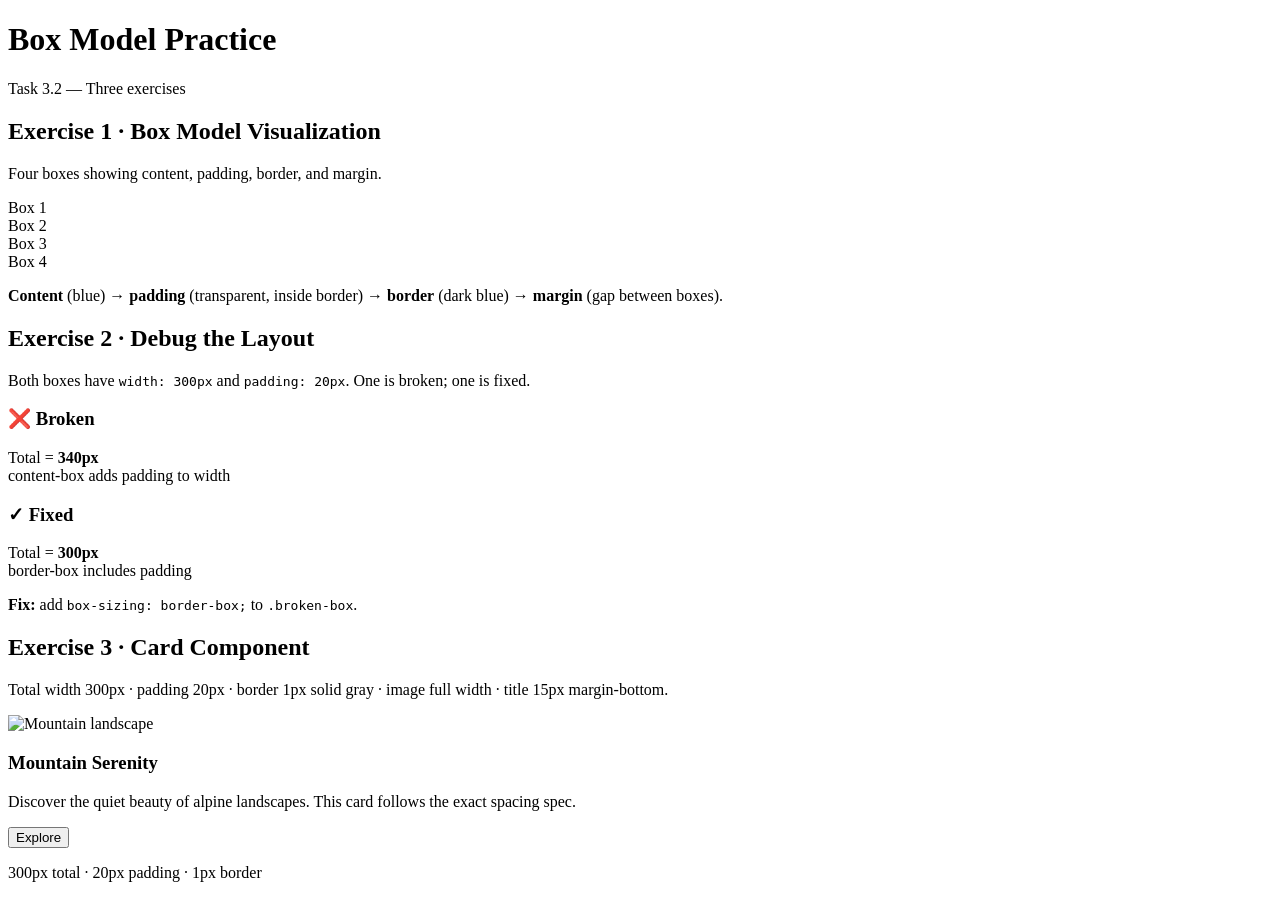
==== box-model-practice/index.html @ 3cee813f "Rename box-model-practice.html to box-model-practice/index.html" ====
<!DOCTYPE html>
<html lang="en">
<head>
  <meta charset="UTF-8">
  <meta name="viewport" content="width=device-width, initial-scale=1.0">
  <title>Box Model Practice · Task 3.2</title>
  <link rel="preconnect" href="https://fonts.googleapis.com">
  <link rel="preconnect" href="https://fonts.gstatic.com" crossorigin>
  <link href="https://fonts.googleapis.com/css2?family=Montserrat:wght@400;500;600;700;800&family=Open+Sans:wght@400;500;600;700&display=swap" rel="stylesheet">
  <link rel="stylesheet" href="styles.css">
</head>
<body>

  <div class="wrap">

    <h1>Box Model Practice</h1>
    <p class="text-small">Task 3.2 — Three exercises</p>

    <!-- ============ EXERCISE 1 ============ -->
    <section>
      <h2>Exercise 1 · Box Model Visualization</h2>
      <p>Four boxes showing content, padding, border, and margin.</p>

      <div class="box-row">
        <div class="box-wrapper"><div class="box">Box 1</div></div>
        <div class="box-wrapper"><div class="box">Box 2</div></div>
        <div class="box-wrapper"><div class="box">Box 3</div></div>
        <div class="box-wrapper"><div class="box">Box 4</div></div>
      </div>

      <p class="note">
        <strong>Content</strong> (blue) → <strong>padding</strong> (transparent, inside border) →
        <strong>border</strong> (dark blue) → <strong>margin</strong> (gap between boxes).
      </p>
    </section>

    <!-- ============ EXERCISE 2 ============ -->
    <section>
      <h2>Exercise 2 · Debug the Layout</h2>
      <p>Both boxes have <code>width: 300px</code> and <code>padding: 20px</code>. One is broken; one is fixed.</p>

      <div class="debug-row">
        <div>
          <h3>❌ Broken</h3>
          <div class="broken-box">
            Total = <strong>340px</strong><br>
            <span class="text-small">content-box adds padding to width</span>
          </div>
        </div>
        <div>
          <h3>✓ Fixed</h3>
          <div class="fixed-box">
            Total = <strong>300px</strong><br>
            <span class="text-small">border-box includes padding</span>
          </div>
        </div>
      </div>

      <p class="note">
        <strong>Fix:</strong> add <code>box-sizing: border-box;</code> to <code>.broken-box</code>.
      </p>
    </section>

    <!-- ============ EXERCISE 3 ============ -->
    <section>
      <h2>Exercise 3 · Card Component</h2>
      <p>Total width 300px · padding 20px · border 1px solid gray · image full width · title 15px margin-bottom.</p>

      <div class="card">
        <img class="card-img" src="https://picsum.photos/id/1015/300/160" alt="Mountain landscape">
        <div class="card-inner">
          <h3>Mountain Serenity</h3>
          <p>Discover the quiet beauty of alpine landscapes. This card follows the exact spacing spec.</p>
          <button class="btn">Explore</button>
          <p class="text-xs card-note">300px total · 20px padding · 1px border</p>
        </div>
      </div>
    </section>

  </div>

</body>
</html>
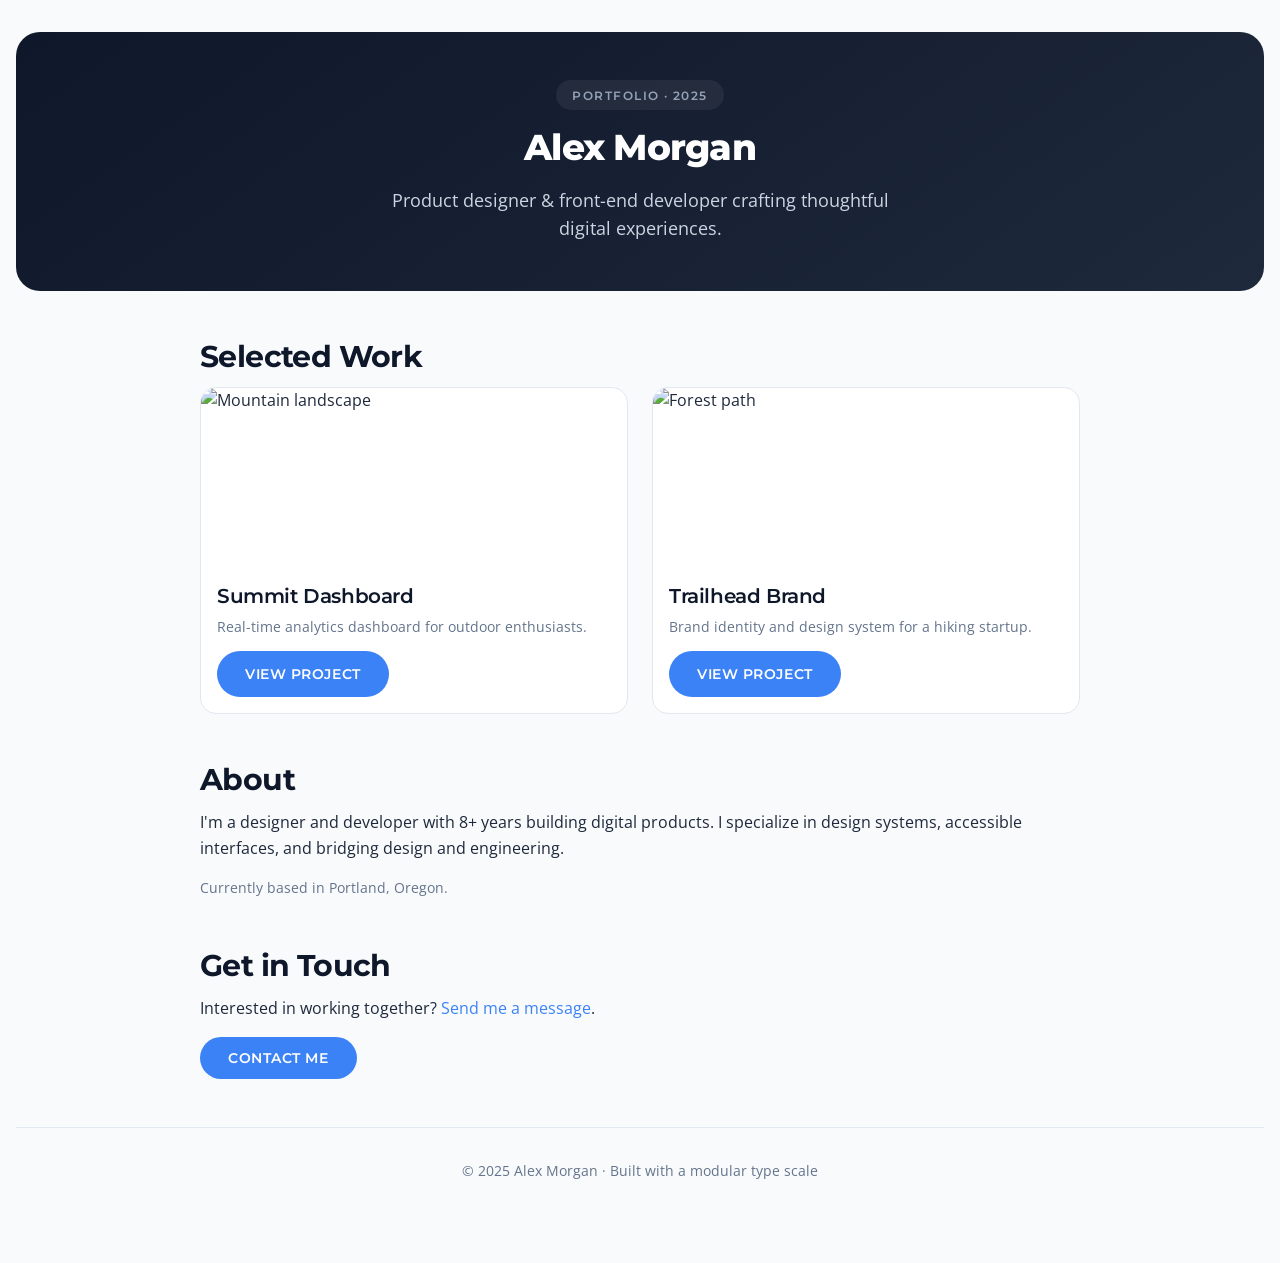
==== commit 635f384c: "Update index.html for portfolio layout and content" ====
--- a/box-model-practice/index.html
+++ b/box-model-practice/index.html
@@ -3,81 +3,65 @@
 <head>
   <meta charset="UTF-8">
   <meta name="viewport" content="width=device-width, initial-scale=1.0">
-  <title>Box Model Practice · Task 3.2</title>
+  <title>Alex Morgan · Portfolio</title>
+
+  <!-- Google Fonts: Montserrat (headings) + Open Sans (body) -->
   <link rel="preconnect" href="https://fonts.googleapis.com">
   <link rel="preconnect" href="https://fonts.gstatic.com" crossorigin>
   <link href="https://fonts.googleapis.com/css2?family=Montserrat:wght@400;500;600;700;800&family=Open+Sans:wght@400;500;600;700&display=swap" rel="stylesheet">
+
+  <!-- Main portfolio stylesheet (Tasks 3.1, 3.3, 3.4) -->
   <link rel="stylesheet" href="styles.css">
 </head>
 <body>
 
-  <div class="wrap">
+  <header class="hero">
+    <span class="eyebrow">Portfolio · 2025</span>
+    <h1>Alex Morgan</h1>
+    <p>Product designer &amp; front-end developer crafting thoughtful digital experiences.</p>
+  </header>
 
-    <h1>Box Model Practice</h1>
-    <p class="text-small">Task 3.2 — Three exercises</p>
+  <main class="container">
 
-    <!-- ============ EXERCISE 1 ============ -->
     <section>
-      <h2>Exercise 1 · Box Model Visualization</h2>
-      <p>Four boxes showing content, padding, border, and margin.</p>
-
-      <div class="box-row">
-        <div class="box-wrapper"><div class="box">Box 1</div></div>
-        <div class="box-wrapper"><div class="box">Box 2</div></div>
-        <div class="box-wrapper"><div class="box">Box 3</div></div>
-        <div class="box-wrapper"><div class="box">Box 4</div></div>
-      </div>
-
-      <p class="note">
-        <strong>Content</strong> (blue) → <strong>padding</strong> (transparent, inside border) →
-        <strong>border</strong> (dark blue) → <strong>margin</strong> (gap between boxes).
-      </p>
-    </section>
-
-    <!-- ============ EXERCISE 2 ============ -->
-    <section>
-      <h2>Exercise 2 · Debug the Layout</h2>
-      <p>Both boxes have <code>width: 300px</code> and <code>padding: 20px</code>. One is broken; one is fixed.</p>
-
-      <div class="debug-row">
-        <div>
-          <h3>❌ Broken</h3>
-          <div class="broken-box">
-            Total = <strong>340px</strong><br>
-            <span class="text-small">content-box adds padding to width</span>
+      <h2>Selected Work</h2>
+      <div class="project-grid">
+        <article class="project-card">
+          <img src="https://picsum.photos/id/1015/400/200" alt="Mountain landscape">
+          <div class="card-body">
+            <h3>Summit Dashboard</h3>
+            <p>Real-time analytics dashboard for outdoor enthusiasts.</p>
+            <a href="#" class="btn">View project</a>
           </div>
-        </div>
-        <div>
-          <h3>✓ Fixed</h3>
-          <div class="fixed-box">
-            Total = <strong>300px</strong><br>
-            <span class="text-small">border-box includes padding</span>
+        </article>
+        <article class="project-card">
+          <img src="https://picsum.photos/id/1043/400/200" alt="Forest path">
+          <div class="card-body">
+            <h3>Trailhead Brand</h3>
+            <p>Brand identity and design system for a hiking startup.</p>
+            <a href="#" class="btn">View project</a>
           </div>
-        </div>
-      </div>
-
-      <p class="note">
-        <strong>Fix:</strong> add <code>box-sizing: border-box;</code> to <code>.broken-box</code>.
-      </p>
-    </section>
-
-    <!-- ============ EXERCISE 3 ============ -->
-    <section>
-      <h2>Exercise 3 · Card Component</h2>
-      <p>Total width 300px · padding 20px · border 1px solid gray · image full width · title 15px margin-bottom.</p>
-
-      <div class="card">
-        <img class="card-img" src="https://picsum.photos/id/1015/300/160" alt="Mountain landscape">
-        <div class="card-inner">
-          <h3>Mountain Serenity</h3>
-          <p>Discover the quiet beauty of alpine landscapes. This card follows the exact spacing spec.</p>
-          <button class="btn">Explore</button>
-          <p class="text-xs card-note">300px total · 20px padding · 1px border</p>
-        </div>
+        </article>
       </div>
     </section>
 
-  </div>
+    <section>
+      <h2>About</h2>
+      <p>I'm a designer and developer with 8+ years building digital products. I specialize in design systems, accessible interfaces, and bridging design and engineering.</p>
+      <p class="text-small">Currently based in Portland, Oregon.</p>
+    </section>
+
+    <section>
+      <h2>Get in Touch</h2>
+      <p>Interested in working together? <a href="#">Send me a message</a>.</p>
+      <button class="btn">Contact me</button>
+    </section>
+
+  </main>
+
+  <footer>
+    <p class="text-small">© 2025 Alex Morgan · Built with a modular type scale</p>
+  </footer>
 
 </body>
 </html>
--- a/box-model-practice/styles.css
+++ b/box-model-practice/styles.css
@@ -0,0 +1,190 @@
+/* ============================================================
+   TASK 3.1 — CSS SETUP & BASE TYPOGRAPHY
+   TASK 3.3 — TYPOGRAPHY SYSTEM (Montserrat + Open Sans)
+   TASK 3.4 — COLOR SCHEME
+   ============================================================ */
+
+:root {
+  /* --- FONT FAMILIES --- */
+  --font-heading: 'Montserrat', -apple-system, BlinkMacSystemFont, 'Segoe UI', Roboto, sans-serif;
+  --font-body:    'Open Sans',  -apple-system, BlinkMacSystemFont, 'Segoe UI', Roboto, Helvetica, Arial, sans-serif;
+
+  /* --- TYPE SCALE (Task 3.3) --- */
+  --font-xs:   0.75rem;    /* 12px */
+  --font-sm:   0.875rem;   /* 14px */
+  --font-base: 1rem;       /* 16px */
+  --font-lg:   1.125rem;   /* 18px */
+  --font-xl:   1.25rem;    /* 20px */
+  --font-2xl:  1.5rem;     /* 24px */
+  --font-3xl:  1.875rem;   /* 30px */
+  --font-4xl:  2.25rem;    /* 36px */
+
+  /* --- LINE HEIGHTS --- */
+  --line-tight:  1.2;
+  --line-snug:   1.35;
+  --line-normal: 1.6;
+  --line-relaxed: 1.7;
+
+  /* --- FONT WEIGHTS --- */
+  --weight-regular:   400;
+  --weight-medium:    500;
+  --weight-semibold:  600;
+  --weight-bold:      700;
+  --weight-extrabold: 800;
+
+  /* --- COLOR SCHEME (Task 3.4) --- */
+  --color-primary:        #3b82f6;
+  --color-primary-light:  #93c5fd;
+  --color-primary-dark:   #1e40af;
+  --color-secondary:      #f59e0b;
+  --color-background:     #f8fafc;
+  --color-surface:        #ffffff;
+  --color-text:           #1e293b;
+  --color-heading:        #0f172a;
+  --color-muted:          #64748b;
+  --color-border:         #e2e8f0;
+
+  /* --- SPACING --- */
+  --space-1: 0.25rem;
+  --space-2: 0.5rem;
+  --space-3: 0.75rem;
+  --space-4: 1rem;
+  --space-5: 1.5rem;
+  --space-6: 2rem;
+  --space-7: 2.5rem;
+  --space-8: 3rem;
+}
+
+/* --- RESET (Task 3.1) --- */
+*,
+*::before,
+*::after {
+  margin: 0;
+  padding: 0;
+  box-sizing: border-box;
+}
+
+html {
+  font-size: 100%; /* 16px base */
+  -webkit-font-smoothing: antialiased;
+  -moz-osx-font-smoothing: grayscale;
+}
+
+/* --- BASE TYPOGRAPHY (Task 3.1) --- */
+body {
+  font-family: var(--font-body);
+  font-size: var(--font-base);       /* 16px */
+  line-height: var(--line-normal);   /* 1.6 */
+  color: var(--color-text);
+  background-color: var(--color-background);
+  padding: var(--space-6) var(--space-4);
+}
+
+/* --- HEADINGS (Task 3.1 + 3.3) --- */
+h1, h2, h3, h4, h5, h6 {
+  font-family: var(--font-heading);
+  color: var(--color-heading);
+  font-weight: var(--weight-bold);
+  line-height: var(--line-tight);
+  letter-spacing: -0.02em;
+  margin-bottom: var(--space-3);
+}
+
+h1 { font-size: var(--font-4xl); font-weight: var(--weight-extrabold); margin-bottom: var(--space-4); }
+h2 { font-size: var(--font-3xl); font-weight: var(--weight-bold); }
+h3 { font-size: var(--font-2xl); font-weight: var(--weight-semibold); }
+h4 { font-size: var(--font-xl);  font-weight: var(--weight-semibold); }
+h5 { font-size: var(--font-lg);  font-weight: var(--weight-medium); text-transform: uppercase; letter-spacing: 0.04em; }
+h6 { font-size: var(--font-base); font-weight: var(--weight-semibold); text-transform: uppercase; letter-spacing: 0.05em; color: var(--color-muted); }
+
+/* --- BODY TEXT --- */
+p {
+  font-size: var(--font-base);
+  line-height: var(--line-normal);
+  margin-bottom: var(--space-4);
+}
+
+.text-small { font-size: var(--font-sm); color: var(--color-muted); }
+.text-xs    { font-size: var(--font-xs); color: var(--color-muted); text-transform: uppercase; letter-spacing: 0.06em; font-weight: var(--weight-semibold); }
+
+/* --- LINKS (Task 3.4) --- */
+a {
+  color: var(--color-primary);
+  text-decoration: none;
+  transition: color 0.15s ease;
+}
+a:hover { color: var(--color-primary-dark); text-decoration: underline; }
+
+/* --- BUTTONS (Task 3.4) --- */
+.btn {
+  display: inline-block;
+  font-family: var(--font-heading);
+  font-size: var(--font-sm);
+  font-weight: var(--weight-semibold);
+  text-transform: uppercase;
+  letter-spacing: 0.04em;
+  color: #ffffff;
+  background: var(--color-primary);
+  padding: 0.75rem 1.75rem;
+  border: none;
+  border-radius: 60px;
+  cursor: pointer;
+  transition: background 0.2s, transform 0.15s;
+}
+.btn:hover { background: var(--color-primary-dark); transform: translateY(-1px); }
+
+/* --- PORTFOLIO LAYOUT --- */
+.container { max-width: 880px; margin: 0 auto; }
+
+.hero {
+  text-align: center;
+  padding: var(--space-8) var(--space-4);
+  background: linear-gradient(145deg, #0f172a, #1e293b);
+  color: #ffffff;
+  border-radius: 24px;
+  margin-bottom: var(--space-8);
+}
+.hero h1 { color: #ffffff; }
+.hero p  { color: #cbd5e1; font-size: var(--font-lg); max-width: 520px; margin: 0 auto; }
+.eyebrow {
+  display: inline-block;
+  font-family: var(--font-heading);
+  font-size: var(--font-xs);
+  font-weight: var(--weight-semibold);
+  text-transform: uppercase;
+  letter-spacing: 0.12em;
+  color: #94a3b8;
+  margin-bottom: var(--space-4);
+  background: rgba(255,255,255,0.06);
+  padding: 0.35rem 1rem;
+  border-radius: 40px;
+}
+
+section { margin-bottom: var(--space-8); }
+
+.project-grid {
+  display: grid;
+  grid-template-columns: 1fr 1fr;
+  gap: var(--space-5);
+}
+@media (max-width: 600px) { .project-grid { grid-template-columns: 1fr; } }
+
+.project-card {
+  background: var(--color-surface);
+  border: 1px solid var(--color-border);
+  border-radius: 16px;
+  overflow: hidden;
+  transition: transform 0.2s, box-shadow 0.2s;
+}
+.project-card:hover { transform: translateY(-3px); box-shadow: 0 12px 30px -8px rgba(0,0,0,0.1); }
+.project-card img { display: block; width: 100%; height: 180px; object-fit: cover; }
+.card-body { padding: var(--space-4); }
+.card-body h3 { font-size: var(--font-xl); margin-bottom: var(--space-2); }
+.card-body p  { font-size: var(--font-sm); color: var(--color-muted); margin-bottom: var(--space-3); }
+
+footer {
+  text-align: center;
+  padding: var(--space-6) 0;
+  border-top: 1px solid var(--color-border);
+  margin-top: var(--space-8);
+}
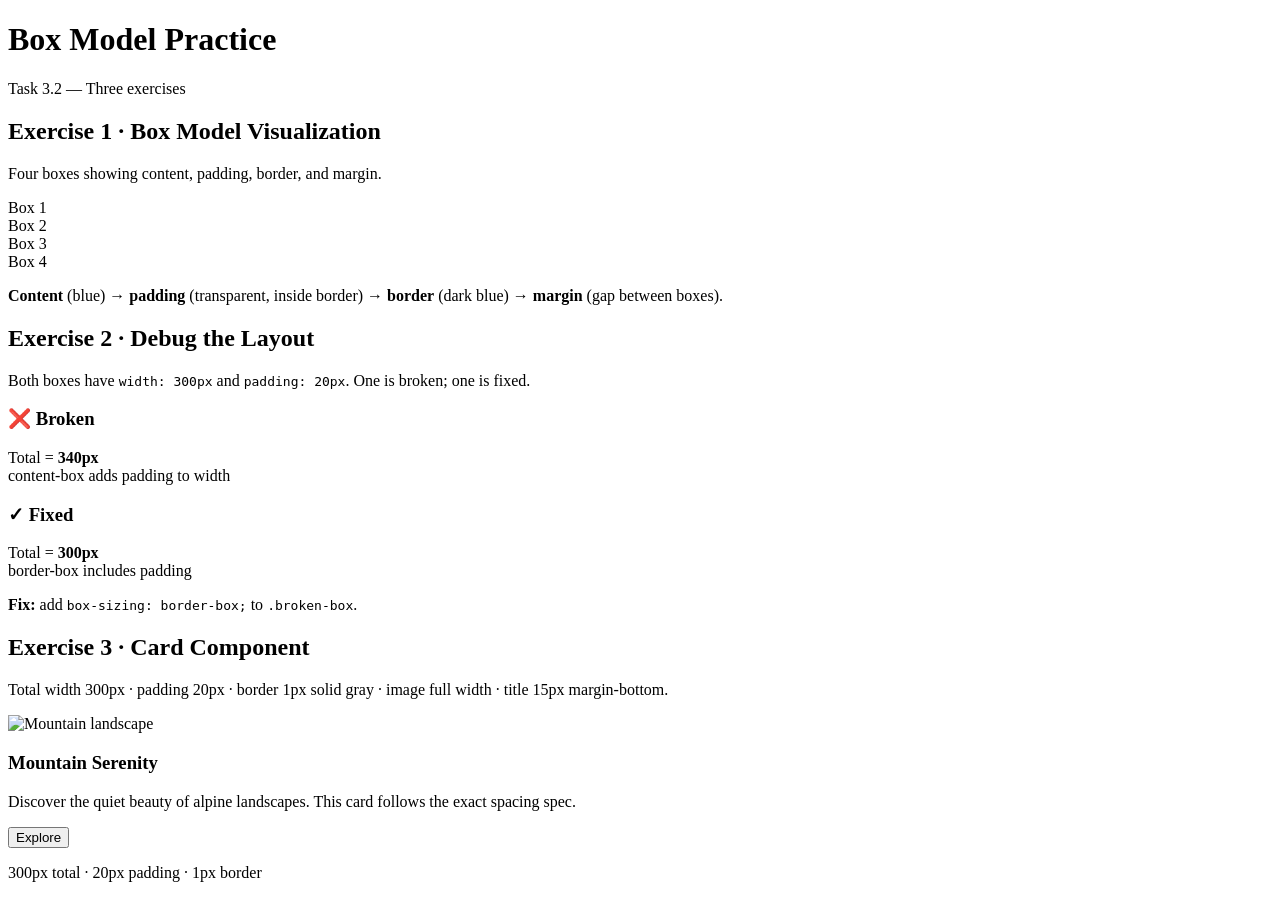
==== commit 49172793: "Add index.html for Box Model Practice exercises This HTML file contains a structured layout for prac" ====
--- a/box-model-practice/index.html
+++ b/box-model-practice/index.html
@@ -3,65 +3,81 @@
 <head>
   <meta charset="UTF-8">
   <meta name="viewport" content="width=device-width, initial-scale=1.0">
-  <title>Alex Morgan · Portfolio</title>
-
-  <!-- Google Fonts: Montserrat (headings) + Open Sans (body) -->
+  <title>Box Model Practice · Task 3.2</title>
   <link rel="preconnect" href="https://fonts.googleapis.com">
   <link rel="preconnect" href="https://fonts.gstatic.com" crossorigin>
   <link href="https://fonts.googleapis.com/css2?family=Montserrat:wght@400;500;600;700;800&family=Open+Sans:wght@400;500;600;700&display=swap" rel="stylesheet">
-
-  <!-- Main portfolio stylesheet (Tasks 3.1, 3.3, 3.4) -->
   <link rel="stylesheet" href="styles.css">
 </head>
 <body>
 
-  <header class="hero">
-    <span class="eyebrow">Portfolio · 2025</span>
-    <h1>Alex Morgan</h1>
-    <p>Product designer &amp; front-end developer crafting thoughtful digital experiences.</p>
-  </header>
+  <div class="wrap">
 
-  <main class="container">
+    <h1>Box Model Practice</h1>
+    <p class="text-small">Task 3.2 — Three exercises</p>
 
+    <!-- ============ EXERCISE 1 ============ -->
     <section>
-      <h2>Selected Work</h2>
-      <div class="project-grid">
-        <article class="project-card">
-          <img src="https://picsum.photos/id/1015/400/200" alt="Mountain landscape">
-          <div class="card-body">
-            <h3>Summit Dashboard</h3>
-            <p>Real-time analytics dashboard for outdoor enthusiasts.</p>
-            <a href="#" class="btn">View project</a>
+      <h2>Exercise 1 · Box Model Visualization</h2>
+      <p>Four boxes showing content, padding, border, and margin.</p>
+
+      <div class="box-row">
+        <div class="box-wrapper"><div class="box">Box 1</div></div>
+        <div class="box-wrapper"><div class="box">Box 2</div></div>
+        <div class="box-wrapper"><div class="box">Box 3</div></div>
+        <div class="box-wrapper"><div class="box">Box 4</div></div>
+      </div>
+
+      <p class="note">
+        <strong>Content</strong> (blue) → <strong>padding</strong> (transparent, inside border) →
+        <strong>border</strong> (dark blue) → <strong>margin</strong> (gap between boxes).
+      </p>
+    </section>
+
+    <!-- ============ EXERCISE 2 ============ -->
+    <section>
+      <h2>Exercise 2 · Debug the Layout</h2>
+      <p>Both boxes have <code>width: 300px</code> and <code>padding: 20px</code>. One is broken; one is fixed.</p>
+
+      <div class="debug-row">
+        <div>
+          <h3>❌ Broken</h3>
+          <div class="broken-box">
+            Total = <strong>340px</strong><br>
+            <span class="text-small">content-box adds padding to width</span>
           </div>
-        </article>
-        <article class="project-card">
-          <img src="https://picsum.photos/id/1043/400/200" alt="Forest path">
-          <div class="card-body">
-            <h3>Trailhead Brand</h3>
-            <p>Brand identity and design system for a hiking startup.</p>
-            <a href="#" class="btn">View project</a>
+        </div>
+        <div>
+          <h3>✓ Fixed</h3>
+          <div class="fixed-box">
+            Total = <strong>300px</strong><br>
+            <span class="text-small">border-box includes padding</span>
           </div>
-        </article>
+        </div>
+      </div>
+
+      <p class="note">
+        <strong>Fix:</strong> add <code>box-sizing: border-box;</code> to <code>.broken-box</code>.
+      </p>
+    </section>
+
+    <!-- ============ EXERCISE 3 ============ -->
+    <section>
+      <h2>Exercise 3 · Card Component</h2>
+      <p>Total width 300px · padding 20px · border 1px solid gray · image full width · title 15px margin-bottom.</p>
+
+      <div class="card">
+        <img class="card-img" src="https://picsum.photos/id/1015/300/160" alt="Mountain landscape">
+        <div class="card-inner">
+          <h3>Mountain Serenity</h3>
+          <p>Discover the quiet beauty of alpine landscapes. This card follows the exact spacing spec.</p>
+          <button class="btn">Explore</button>
+          <p class="text-xs card-note">300px total · 20px padding · 1px border</p>
+        </div>
       </div>
     </section>
 
-    <section>
-      <h2>About</h2>
-      <p>I'm a designer and developer with 8+ years building digital products. I specialize in design systems, accessible interfaces, and bridging design and engineering.</p>
-      <p class="text-small">Currently based in Portland, Oregon.</p>
-    </section>
-
-    <section>
-      <h2>Get in Touch</h2>
-      <p>Interested in working together? <a href="#">Send me a message</a>.</p>
-      <button class="btn">Contact me</button>
-    </section>
-
-  </main>
-
-  <footer>
-    <p class="text-small">© 2025 Alex Morgan · Built with a modular type scale</p>
-  </footer>
+  </div>
 
 </body>
 </html>
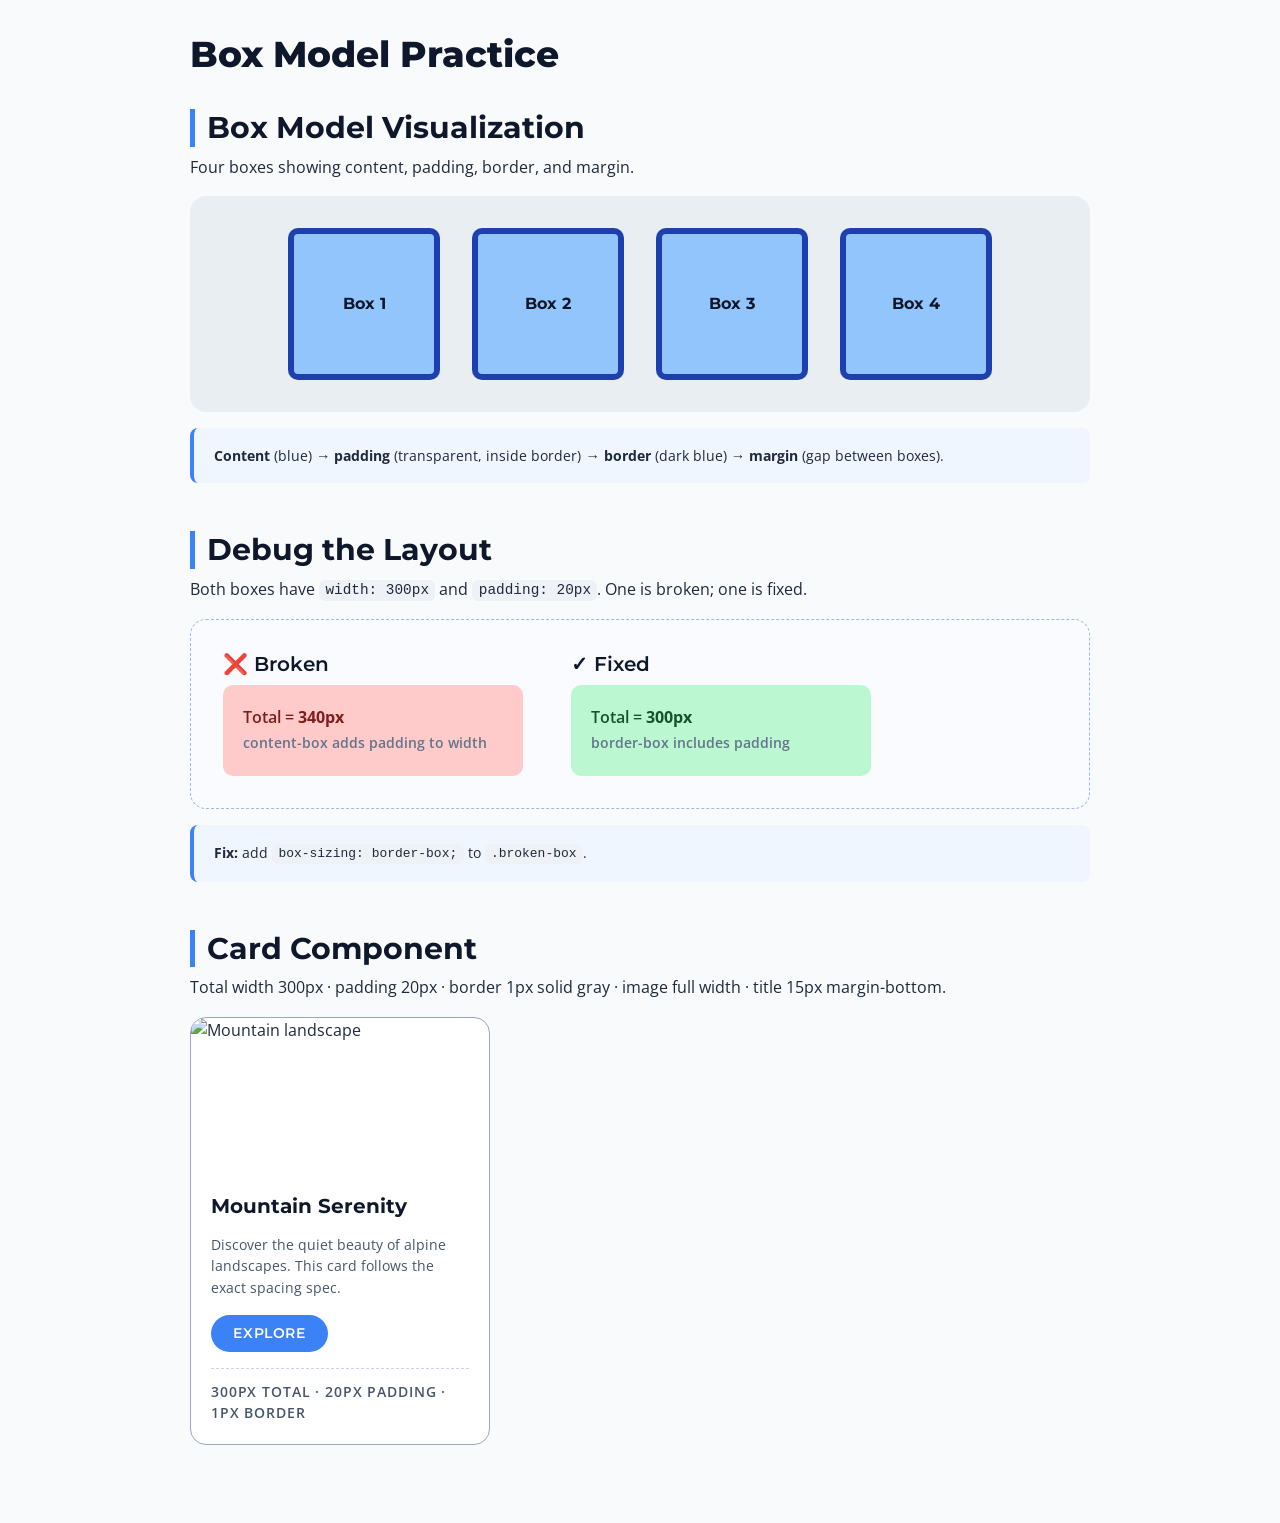
==== commit f46311c1: "Update section titles in index.html Removed exercise numbers from section headings for clarity." ====
--- a/box-model-practice/index.html
+++ b/box-model-practice/index.html
@@ -3,7 +3,7 @@
 <head>
   <meta charset="UTF-8">
   <meta name="viewport" content="width=device-width, initial-scale=1.0">
-  <title>Box Model Practice · Task 3.2</title>
+  <title>Box Model Practice.</title>
   <link rel="preconnect" href="https://fonts.googleapis.com">
   <link rel="preconnect" href="https://fonts.gstatic.com" crossorigin>
   <link href="https://fonts.googleapis.com/css2?family=Montserrat:wght@400;500;600;700;800&family=Open+Sans:wght@400;500;600;700&display=swap" rel="stylesheet">
@@ -14,11 +14,10 @@
   <div class="wrap">
 
     <h1>Box Model Practice</h1>
-    <p class="text-small">Task 3.2 — Three exercises</p>
 
     <!-- ============ EXERCISE 1 ============ -->
     <section>
-      <h2>Exercise 1 · Box Model Visualization</h2>
+      <h2>Box Model Visualization</h2>
       <p>Four boxes showing content, padding, border, and margin.</p>
 
       <div class="box-row">
@@ -36,7 +35,7 @@
 
     <!-- ============ EXERCISE 2 ============ -->
     <section>
-      <h2>Exercise 2 · Debug the Layout</h2>
+      <h2>Debug the Layout</h2>
       <p>Both boxes have <code>width: 300px</code> and <code>padding: 20px</code>. One is broken; one is fixed.</p>
 
       <div class="debug-row">
@@ -63,7 +62,7 @@
 
     <!-- ============ EXERCISE 3 ============ -->
     <section>
-      <h2>Exercise 3 · Card Component</h2>
+      <h2>Card Component</h2>
       <p>Total width 300px · padding 20px · border 1px solid gray · image full width · title 15px margin-bottom.</p>
 
       <div class="card">
--- a/box-model-practice/styles.css
+++ b/box-model-practice/styles.css
@@ -0,0 +1,178 @@
+/* ============================================================
+   TASK 3.2 — BOX MODEL PRACTICE
+   ============================================================ */
+
+*,
+*::before,
+*::after {
+  margin: 0;
+  padding: 0;
+  box-sizing: border-box;
+}
+
+html { font-size: 100%; }
+
+body {
+  font-family: 'Open Sans', -apple-system, BlinkMacSystemFont, 'Segoe UI', Roboto, sans-serif;
+  font-size: 1rem;
+  line-height: 1.6;
+  color: #1e293b;
+  background: #f8fafc;
+  padding: 2rem 1.5rem;
+}
+
+h1, h2, h3 {
+  font-family: 'Montserrat', sans-serif;
+  color: #0f172a;
+  line-height: 1.25;
+  margin-bottom: 0.5rem;
+}
+h1 { font-size: 2.25rem; font-weight: 800; margin-bottom: 0.25rem; }
+h2 { font-size: 1.875rem; font-weight: 700; border-left: 5px solid #3b82f6; padding-left: 0.75rem; margin-top: 2rem; }
+h3 { font-size: 1.25rem; font-weight: 600; }
+
+p { margin-bottom: 1rem; }
+code { background: #eef2f6; padding: 0.15rem 0.4rem; border-radius: 6px; font-size: 0.9em; }
+.text-small { font-size: 0.875rem; color: #64748b; }
+.text-xs { font-size: 0.75rem; text-transform: uppercase; letter-spacing: 0.06em; color: #64748b; font-weight: 600; }
+
+.wrap { max-width: 900px; margin: 0 auto; }
+section { margin-bottom: 3rem; }
+.note {
+  background: #eff6ff;
+  border-left: 4px solid #3b82f6;
+  padding: 1rem 1.25rem;
+  border-radius: 8px;
+  margin-top: 1rem;
+  font-size: 0.9rem;
+}
+
+/* ---------- EXERCISE 1 ---------- */
+.box-row {
+  display: flex;
+  flex-wrap: wrap;
+  gap: 2rem;                     /* gap = the margin between boxes */
+  justify-content: center;
+  background: #e9eef3;
+  padding: 2rem;
+  border-radius: 16px;
+  margin-top: 1rem;
+}
+
+/* Default box-sizing is content-box here to show the model clearly */
+.box {
+  box-sizing: content-box;       /* keep default to visualize */
+  width: 100px;
+  height: 100px;
+  padding: 20px;                 /* padding = transparent, inside border */
+  border: 6px solid #1e40af;     /* border = dark blue */
+  background: #93c5fd;           /* content background */
+  display: flex;
+  align-items: center;
+  justify-content: center;
+  font-family: 'Montserrat', sans-serif;
+  font-weight: 700;
+  color: #0f172a;
+  border-radius: 10px;
+}
+.box-wrapper { position: relative; }
+
+/* ---------- EXERCISE 2 ---------- */
+.debug-row {
+  display: flex;
+  flex-wrap: wrap;
+  gap: 3rem;
+  align-items: flex-start;
+  background: #f9fbfe;
+  padding: 2rem;
+  border-radius: 16px;
+  border: 1px dashed #a0b9d4;
+  margin-top: 1rem;
+}
+
+/* BROKEN: content-box → 300 + 40 padding = 340px */
+.broken-box {
+  /* box-sizing: content-box; (default) */
+  width: 300px;
+  padding: 20px;
+  border: none;
+  background: #fecaca;
+  color: #7f1d1d;
+  padding: 20px;
+  border-radius: 10px;
+  font-weight: 600;
+}
+
+/* FIXED: border-box → total stays 300px */
+.fixed-box {
+  box-sizing: border-box;
+  width: 300px;
+  padding: 20px;
+  border: none;
+  background: #bbf7d0;
+  color: #14532d;
+  border-radius: 10px;
+  font-weight: 600;
+}
+
+/* ---------- EXERCISE 3 ---------- */
+.card {
+  box-sizing: border-box;
+  width: 300px;
+  padding: 20px;
+  border: 1px solid #9aa9b9;
+  border-radius: 16px;
+  background: #ffffff;
+  overflow: hidden;              /* clips the image corners */
+  margin-top: 1rem;
+}
+
+/* Full-width image via negative margins to break out of padding */
+.card-img {
+  display: block;
+  width: calc(100% + 40px);      /* 100% + 20px left + 20px right */
+  margin-left: -20px;
+  margin-right: -20px;
+  margin-top: -20px;
+  height: 160px;
+  object-fit: cover;
+}
+
+.card-inner h3 {
+  margin-top: 16px;
+  margin-bottom: 15px;           /* required by Task 3.2 Ex 3 */
+  font-size: 1.25rem;
+  font-weight: 700;
+  color: #0f172a;
+}
+
+.card-inner p {
+  font-size: 0.9rem;
+  color: #475569;
+  margin-bottom: 1rem;
+  line-height: 1.5;
+}
+
+.btn {
+  display: inline-block;
+  font-family: 'Montserrat', sans-serif;
+  font-size: 0.875rem;
+  font-weight: 600;
+  text-transform: uppercase;
+  letter-spacing: 0.04em;
+  color: #ffffff;
+  background: #3b82f6;
+  padding: 0.6rem 1.4rem;
+  border: none;
+  border-radius: 60px;
+  cursor: pointer;
+  transition: background 0.2s;
+}
+.btn:hover { background: #1e40af; }
+
+.card-note {
+  margin-top: 1rem;
+  padding-top: 0.75rem;
+  border-top: 1px dashed #cbd5e1;
+  margin-bottom: 0 !important;
+}
